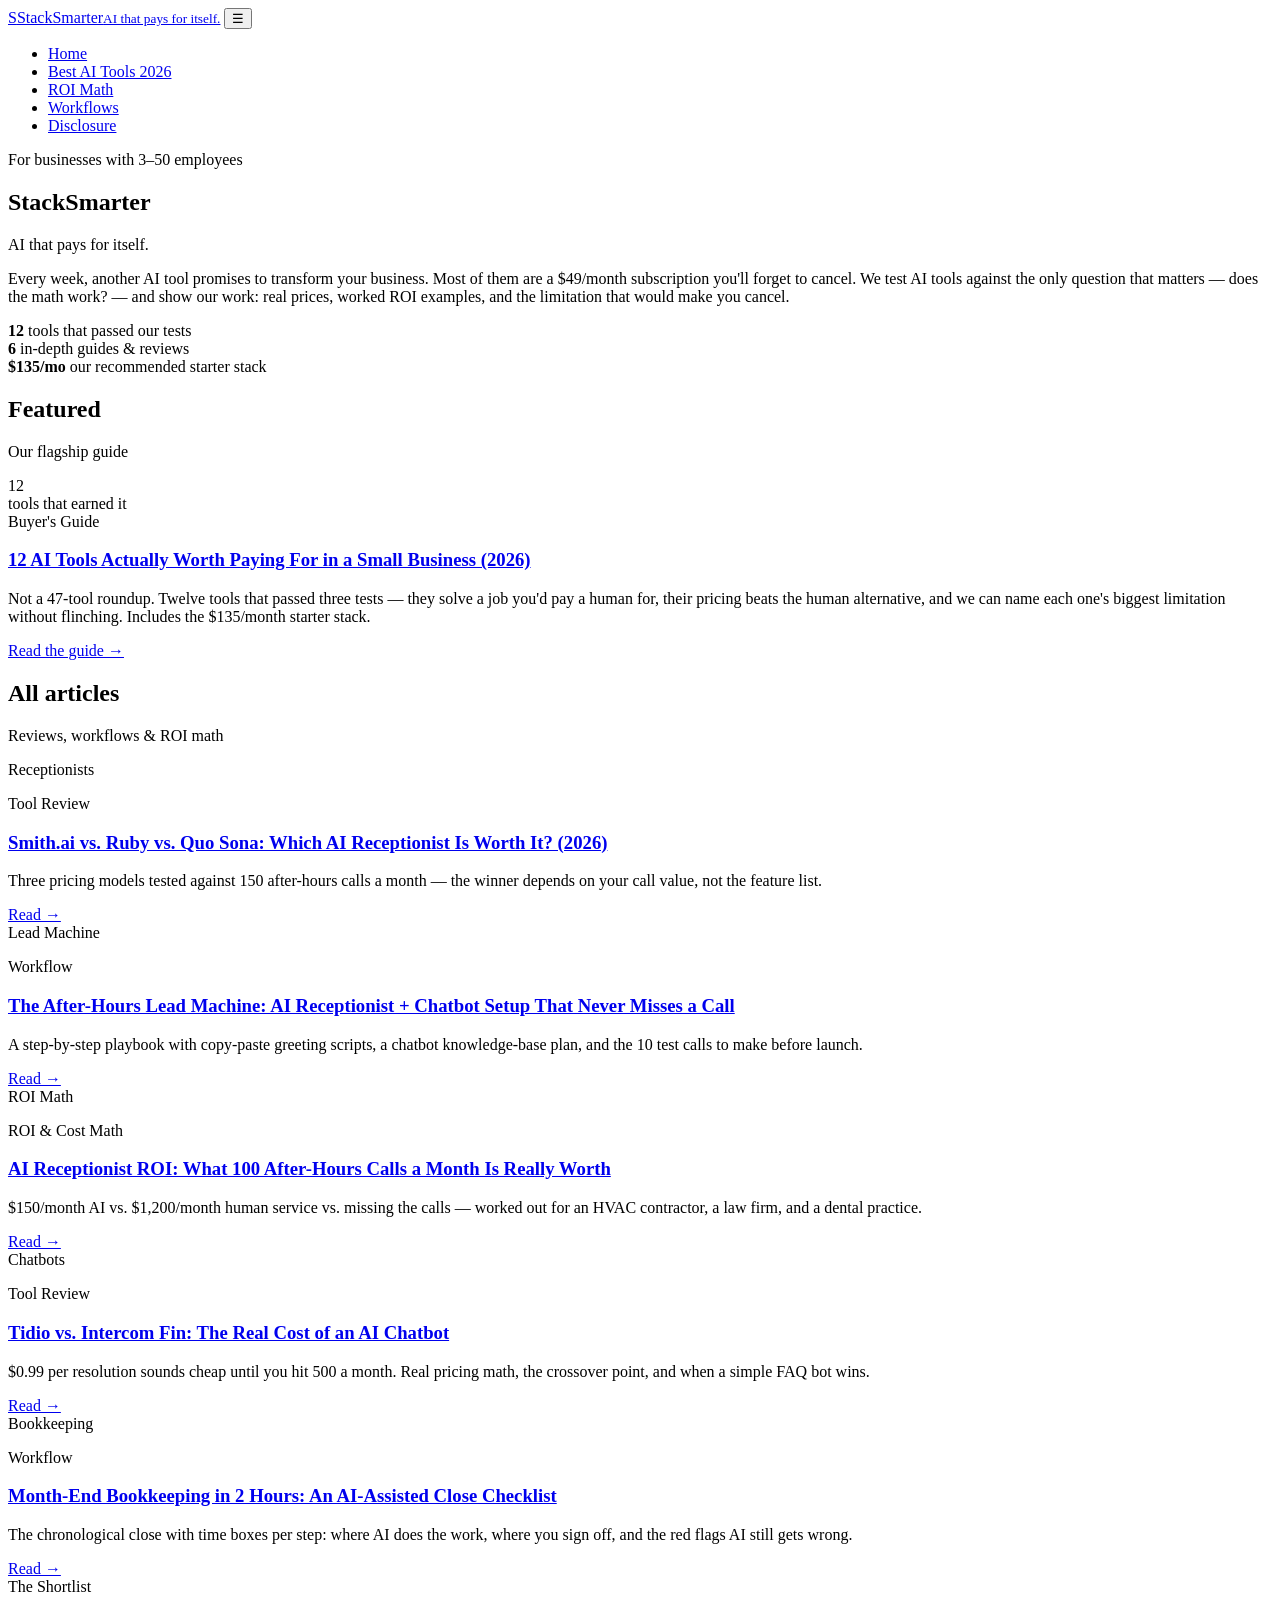
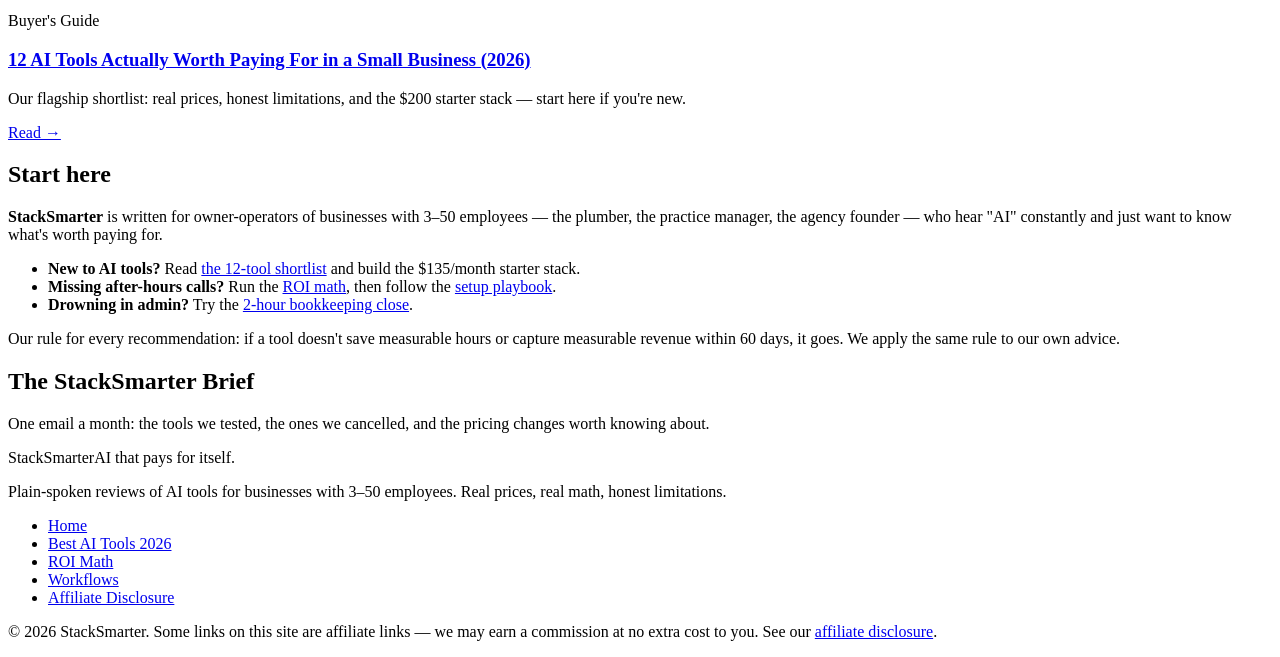
==== index.html @ d51803e6 "Initial upload: StackSmarter - AI tools for small business" ====
<!DOCTYPE html>
<html lang="en">
<head>
  <meta charset="UTF-8">
  <meta name="viewport" content="width=device-width, initial-scale=1.0">
  <!-- MEDIVAVINE/JOURNEY: paste ad network script here -->
  <title>StackSmarter — AI That Pays for Itself | AI Tool Reviews for Small Business</title>
  <meta name="description" content="StackSmarter helps owners of businesses with 3–50 employees decide which AI tools are worth paying for. Real pricing math, honest limitations, and worked ROI examples — no hype.">
  <meta property="og:title" content="StackSmarter — AI That Pays for Itself">
  <meta property="og:description" content="Plain-spoken AI tool reviews for small business: real prices, real math, honest limitations.">
  <meta property="og:type" content="website">
  <link rel="stylesheet" href="styles.css">
</head>
<body>
  <header class="site-header">
    <div class="wrap">
      <a class="brand" href="index.html"><span class="brand-mark">S</span><span>StackSmarter<small>AI that pays for itself.</small></span></a>
      <button class="nav-toggle" aria-label="Toggle navigation" aria-expanded="false">☰</button>
      <nav class="main-nav" aria-label="Main navigation">
        <ul>
          <li><a href="index.html">Home</a></li>
          <li><a href="articles/12-ai-tools-worth-paying-for-2026.html">Best AI Tools 2026</a></li>
          <li><a href="articles/ai-receptionist-roi-100-calls.html">ROI Math</a></li>
          <li><a href="articles/after-hours-lead-machine.html">Workflows</a></li>
          <li><a href="disclosure.html">Disclosure</a></li>
        </ul>
      </nav>
    </div>
  </header>

  <main>
    <section class="hero">
      <div class="wrap">
        <span class="kicker">For businesses with 3–50 employees</span>
        <h1>StackSmarter</h1>
        <p class="tagline">AI that pays for itself.</p>
        <p class="lede">Every week, another AI tool promises to transform your business. Most of them are a $49/month subscription you'll forget to cancel. We test AI tools against the only question that matters — does the math work? — and show our work: real prices, worked ROI examples, and the limitation that would make you cancel.</p>
        <div class="stat-row">
          <div class="stat"><strong>12</strong> tools that passed our tests</div>
          <div class="stat"><strong>6</strong> in-depth guides &amp; reviews</div>
          <div class="stat"><strong>$135/mo</strong> our recommended starter stack</div>
        </div>
      </div>
    </section>

    <section class="section">
      <div class="wrap">
        <div class="section-head">
          <h2>Featured</h2>
          <p>Our flagship guide</p>
        </div>
        <article class="featured-card">
          <div class="featured-art" role="img" aria-label="Decorative graphic: twelve tools, one shortlist">
            <div class="art-inner">
              <div class="big">12</div>
              <div class="sub">tools that earned it</div>
            </div>
          </div>
          <div class="featured-body">
            <span class="badge">Buyer's Guide</span>
            <h3><a href="articles/12-ai-tools-worth-paying-for-2026.html">12 AI Tools Actually Worth Paying For in a Small Business (2026)</a></h3>
            <p>Not a 47-tool roundup. Twelve tools that passed three tests — they solve a job you'd pay a human for, their pricing beats the human alternative, and we can name each one's biggest limitation without flinching. Includes the $135/month starter stack.</p>
            <a class="read-more" href="articles/12-ai-tools-worth-paying-for-2026.html">Read the guide →</a>
          </div>
        </article>
      </div>
    </section>

    <section class="section alt">
      <div class="wrap">
        <div class="section-head">
          <h2>All articles</h2>
          <p>Reviews, workflows &amp; ROI math</p>
        </div>
        <div class="card-grid">
          <article class="card">
            <div class="card-art variant-2" role="img" aria-label="Decorative graphic for the AI receptionist comparison">Receptionists</div>
            <div class="card-body">
              <p class="pillar">Tool Review</p>
              <h3><a href="articles/smith-ai-vs-ruby-vs-quo-sona.html">Smith.ai vs. Ruby vs. Quo Sona: Which AI Receptionist Is Worth It? (2026)</a></h3>
              <p class="excerpt">Three pricing models tested against 150 after-hours calls a month — the winner depends on your call value, not the feature list.</p>
              <a class="read-more" href="articles/smith-ai-vs-ruby-vs-quo-sona.html">Read →</a>
            </div>
          </article>
          <article class="card">
            <div class="card-art variant-3" role="img" aria-label="Decorative graphic for the after-hours lead playbook">Lead Machine</div>
            <div class="card-body">
              <p class="pillar">Workflow</p>
              <h3><a href="articles/after-hours-lead-machine.html">The After-Hours Lead Machine: AI Receptionist + Chatbot Setup That Never Misses a Call</a></h3>
              <p class="excerpt">A step-by-step playbook with copy-paste greeting scripts, a chatbot knowledge-base plan, and the 10 test calls to make before launch.</p>
              <a class="read-more" href="articles/after-hours-lead-machine.html">Read →</a>
            </div>
          </article>
          <article class="card">
            <div class="card-art variant-4" role="img" aria-label="Decorative graphic for the receptionist ROI breakdown">ROI Math</div>
            <div class="card-body">
              <p class="pillar">ROI &amp; Cost Math</p>
              <h3><a href="articles/ai-receptionist-roi-100-calls.html">AI Receptionist ROI: What 100 After-Hours Calls a Month Is Really Worth</a></h3>
              <p class="excerpt">$150/month AI vs. $1,200/month human service vs. missing the calls — worked out for an HVAC contractor, a law firm, and a dental practice.</p>
              <a class="read-more" href="articles/ai-receptionist-roi-100-calls.html">Read →</a>
            </div>
          </article>
          <article class="card">
            <div class="card-art variant-5" role="img" aria-label="Decorative graphic for the chatbot pricing comparison">Chatbots</div>
            <div class="card-body">
              <p class="pillar">Tool Review</p>
              <h3><a href="articles/tidio-vs-intercom-fin-chatbot-cost.html">Tidio vs. Intercom Fin: The Real Cost of an AI Chatbot</a></h3>
              <p class="excerpt">$0.99 per resolution sounds cheap until you hit 500 a month. Real pricing math, the crossover point, and when a simple FAQ bot wins.</p>
              <a class="read-more" href="articles/tidio-vs-intercom-fin-chatbot-cost.html">Read →</a>
            </div>
          </article>
          <article class="card">
            <div class="card-art" role="img" aria-label="Decorative graphic for the bookkeeping close checklist">Bookkeeping</div>
            <div class="card-body">
              <p class="pillar">Workflow</p>
              <h3><a href="articles/month-end-bookkeeping-2-hours.html">Month-End Bookkeeping in 2 Hours: An AI-Assisted Close Checklist</a></h3>
              <p class="excerpt">The chronological close with time boxes per step: where AI does the work, where you sign off, and the red flags AI still gets wrong.</p>
              <a class="read-more" href="articles/month-end-bookkeeping-2-hours.html">Read →</a>
            </div>
          </article>
          <article class="card">
            <div class="card-art variant-2" role="img" aria-label="Decorative graphic for the flagship twelve-tools guide">The Shortlist</div>
            <div class="card-body">
              <p class="pillar">Buyer's Guide</p>
              <h3><a href="articles/12-ai-tools-worth-paying-for-2026.html">12 AI Tools Actually Worth Paying For in a Small Business (2026)</a></h3>
              <p class="excerpt">Our flagship shortlist: real prices, honest limitations, and the $200 starter stack — start here if you're new.</p>
              <a class="read-more" href="articles/12-ai-tools-worth-paying-for-2026.html">Read →</a>
            </div>
          </article>
        </div>
      </div>
    </section>

    <section class="section">
      <div class="wrap two-col">
        <div class="start-here">
          <h2>Start here</h2>
          <p><strong>StackSmarter</strong> is written for owner-operators of businesses with 3–50 employees — the plumber, the practice manager, the agency founder — who hear "AI" constantly and just want to know what's worth paying for.</p>
          <ul>
            <li><strong>New to AI tools?</strong> Read <a href="articles/12-ai-tools-worth-paying-for-2026.html">the 12-tool shortlist</a> and build the $135/month starter stack.</li>
            <li><strong>Missing after-hours calls?</strong> Run the <a href="articles/ai-receptionist-roi-100-calls.html">ROI math</a>, then follow the <a href="articles/after-hours-lead-machine.html">setup playbook</a>.</li>
            <li><strong>Drowning in admin?</strong> Try the <a href="articles/month-end-bookkeeping-2-hours.html">2-hour bookkeeping close</a>.</li>
          </ul>
          <p>Our rule for every recommendation: if a tool doesn't save measurable hours or capture measurable revenue within 60 days, it goes. We apply the same rule to our own advice.</p>
        </div>
        <div class="newsletter-card">
          <h2>The StackSmarter Brief</h2>
          <p>One email a month: the tools we tested, the ones we cancelled, and the pricing changes worth knowing about.</p>
          <!-- NEWSLETTER: paste Beehiiv/Substack embed here -->
        </div>
      </div>
    </section>
  </main>

  <footer class="site-footer">
    <div class="wrap">
      <div>
        <p class="footer-brand">StackSmarter<span class="tag">AI that pays for itself.</span></p>
        <p>Plain-spoken reviews of AI tools for businesses with 3–50 employees. Real prices, real math, honest limitations.</p>
      </div>
      <nav class="footer-nav" aria-label="Footer">
        <ul>
          <li><a href="index.html">Home</a></li>
          <li><a href="articles/12-ai-tools-worth-paying-for-2026.html">Best AI Tools 2026</a></li>
          <li><a href="articles/ai-receptionist-roi-100-calls.html">ROI Math</a></li>
          <li><a href="articles/after-hours-lead-machine.html">Workflows</a></li>
          <li><a href="disclosure.html">Affiliate Disclosure</a></li>
        </ul>
      </nav>
    </div>
    <div class="wrap footer-fine">
      <p>© 2026 StackSmarter. Some links on this site are affiliate links — we may earn a commission at no extra cost to you. See our <a href="disclosure.html">affiliate disclosure</a>.</p>
    </div>
  </footer>
  <script>
    (function () {
      var btn = document.querySelector('.nav-toggle');
      var nav = document.querySelector('.main-nav');
      if (!btn || !nav) return;
      btn.addEventListener('click', function () {
        var open = nav.classList.toggle('open');
        btn.setAttribute('aria-expanded', open ? 'true' : 'false');
      });
    })();
  </script>
</body>
</html>
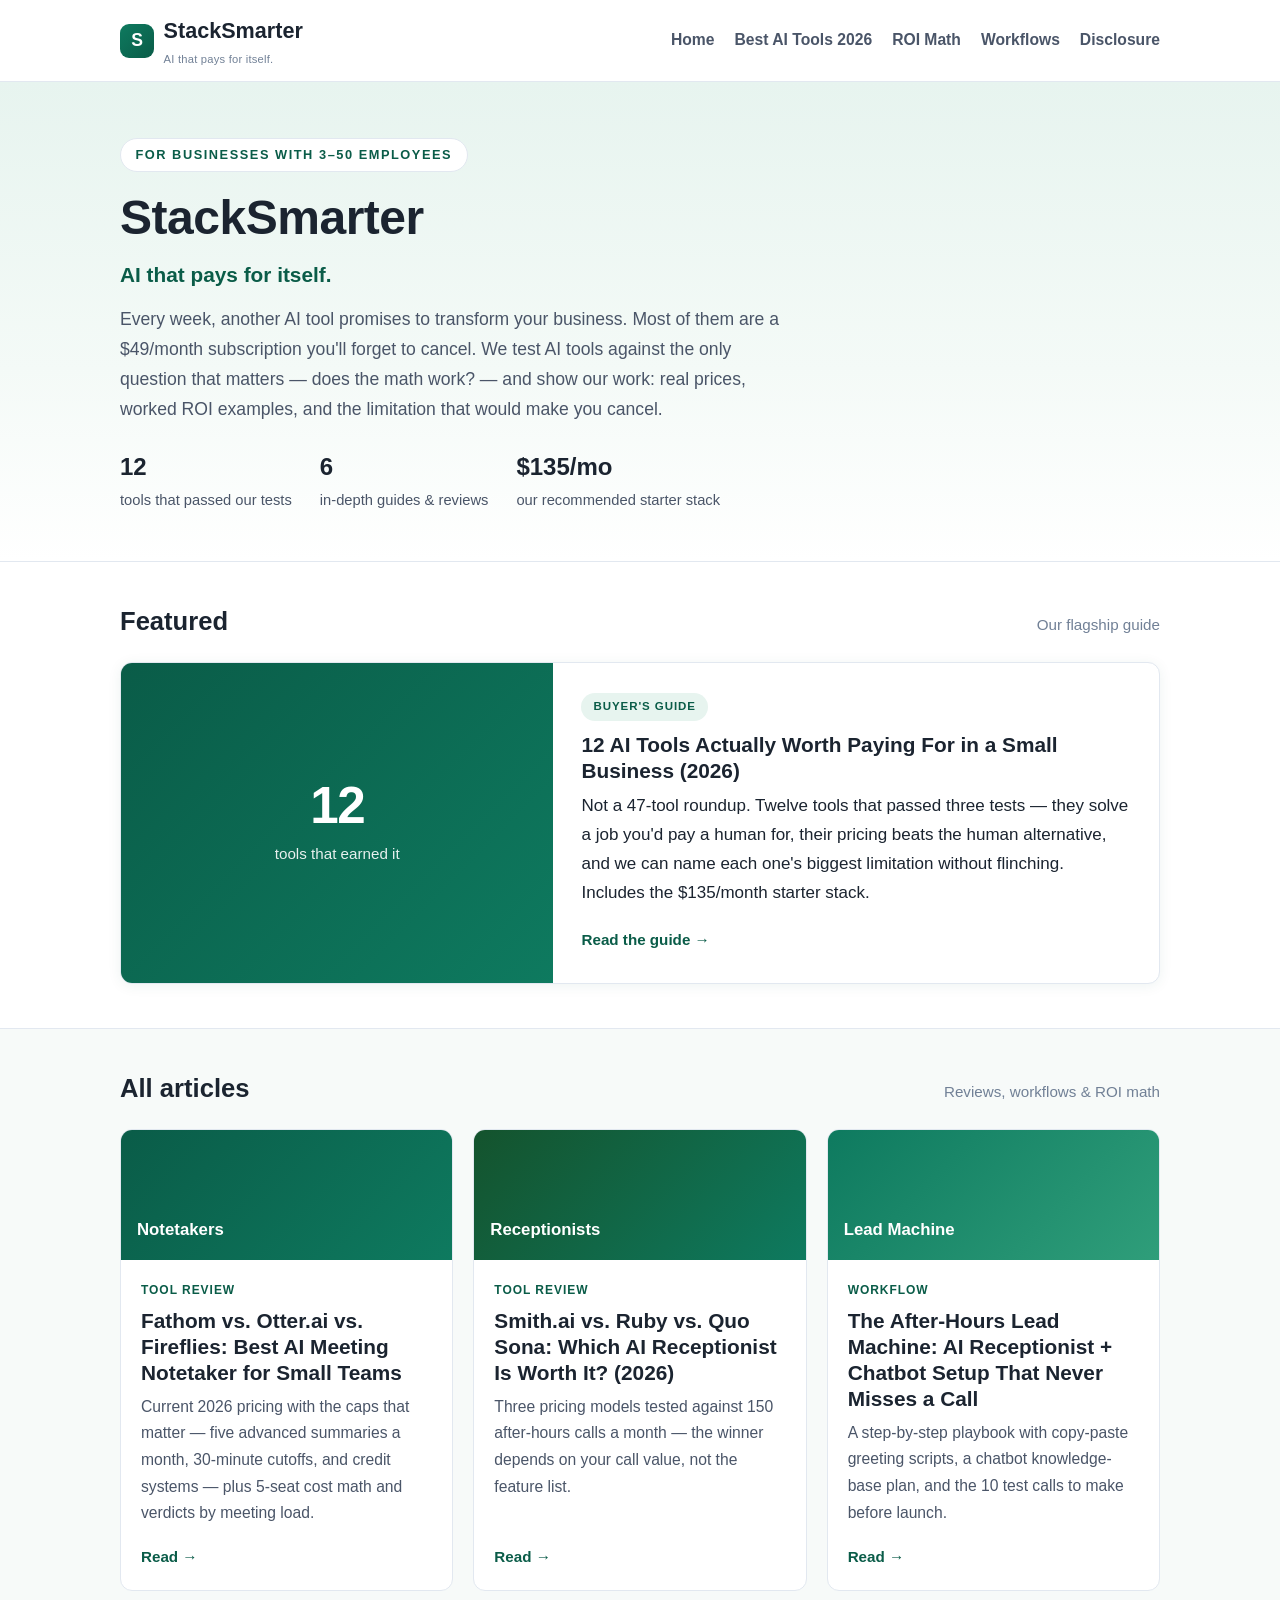
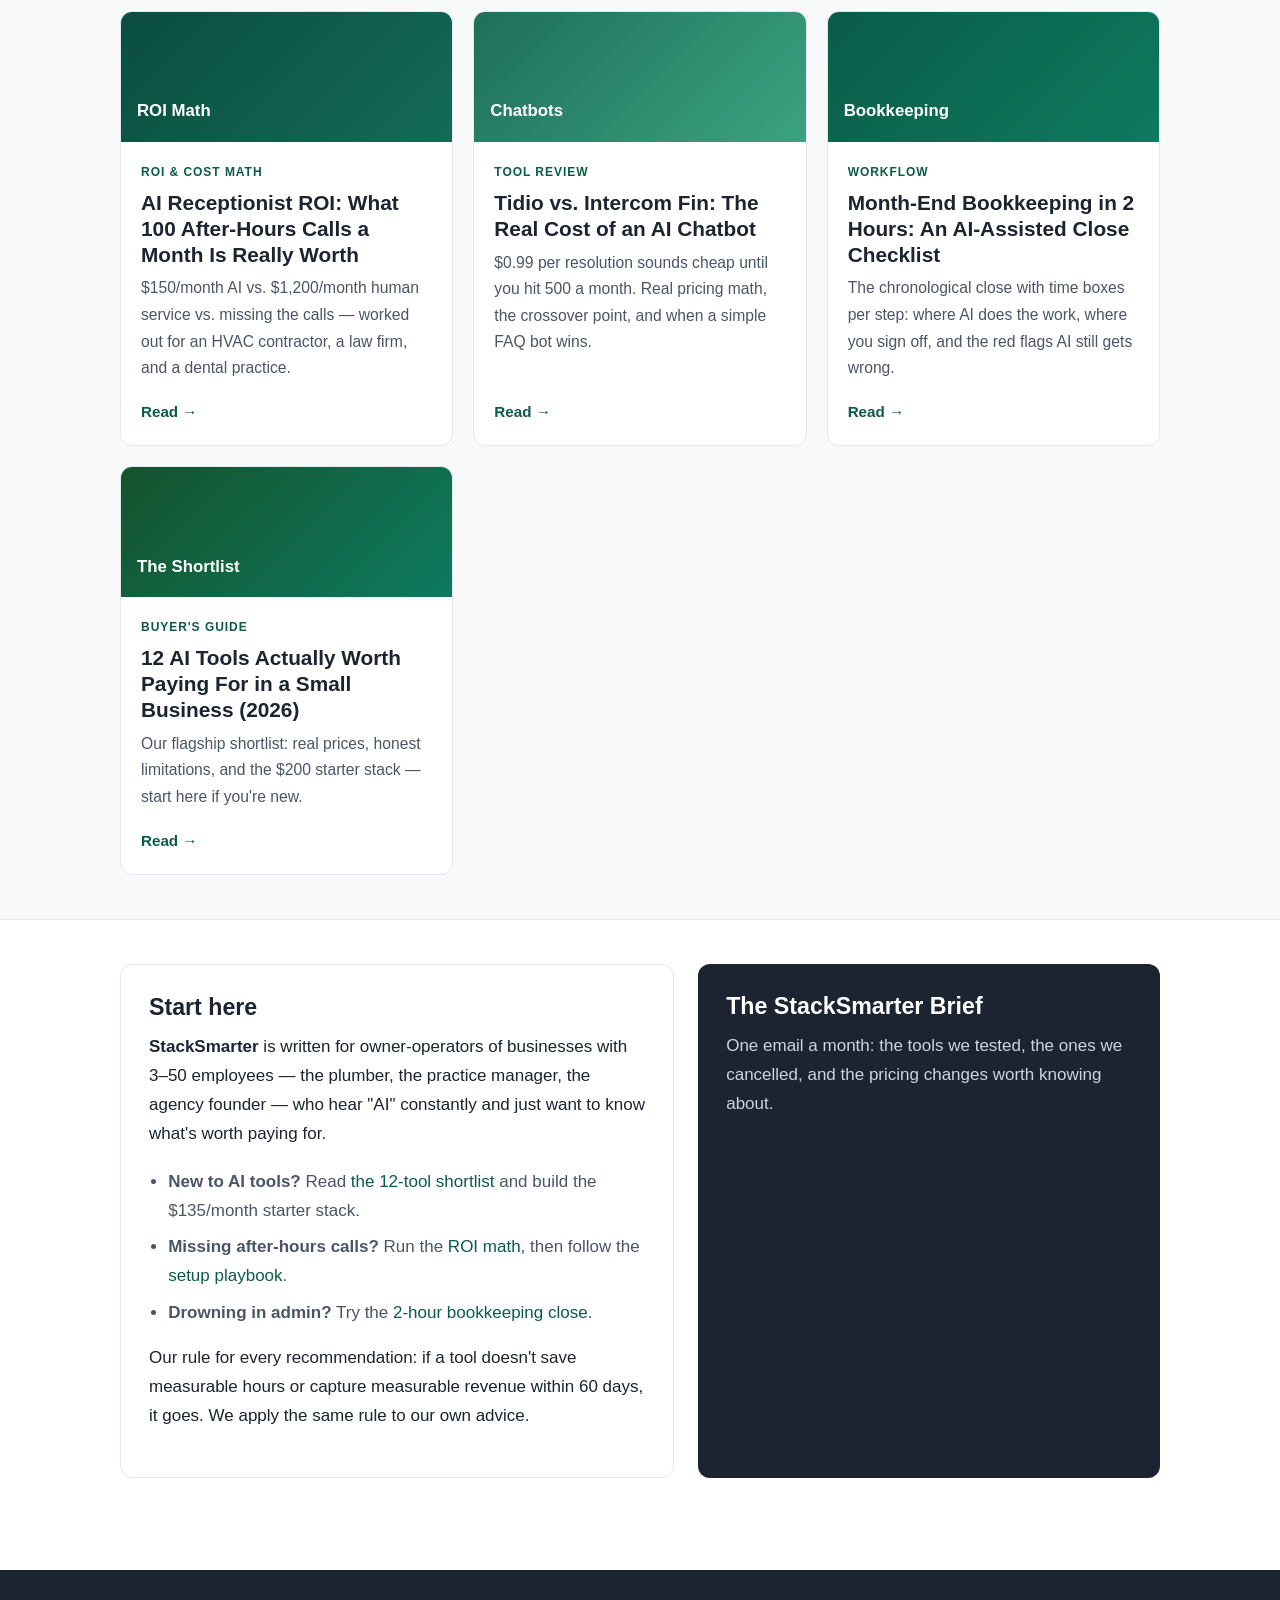
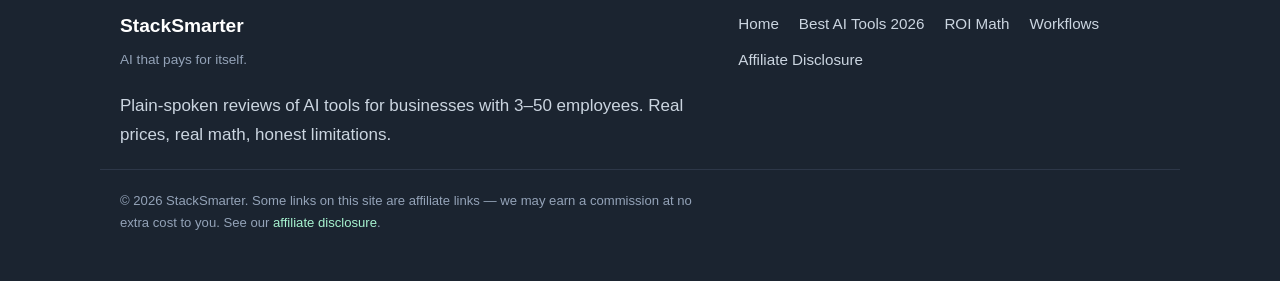
==== commit 564525ff: "Sync index.html with new article" ====
--- a/index.html
+++ b/index.html
@@ -73,6 +73,15 @@
           <p>Reviews, workflows &amp; ROI math</p>
         </div>
         <div class="card-grid">
+          <article class="card">
+            <div class="card-art variant-1" role="img" aria-label="Decorative graphic for the AI meeting notetaker comparison">Notetakers</div>
+            <div class="card-body">
+              <p class="pillar">Tool Review</p>
+              <h3><a href="articles/fathom-vs-otter-ai-vs-fireflies.html">Fathom vs. Otter.ai vs. Fireflies: Best AI Meeting Notetaker for Small Teams</a></h3>
+              <p class="excerpt">Current 2026 pricing with the caps that matter — five advanced summaries a month, 30-minute cutoffs, and credit systems — plus 5-seat cost math and verdicts by meeting load.</p>
+              <a class="read-more" href="articles/fathom-vs-otter-ai-vs-fireflies.html">Read →</a>
+            </div>
+          </article>
           <article class="card">
             <div class="card-art variant-2" role="img" aria-label="Decorative graphic for the AI receptionist comparison">Receptionists</div>
             <div class="card-body">
--- a/styles.css
+++ b/styles.css
@@ -0,0 +1,242 @@
+/* StackSmarter — editorial blog styles. Mobile-first, no frameworks. */
+:root {
+  --accent: #0e7a5f;
+  --accent-dark: #0a5c48;
+  --accent-soft: #e7f4ef;
+  --ink: #1b2430;
+  --ink-soft: #4a5568;
+  --muted: #718096;
+  --bg: #ffffff;
+  --bg-alt: #f7faf9;
+  --border: #e2e8f0;
+  --radius: 12px;
+  --maxw: 1080px;
+  --measure: 68ch;
+  --font: -apple-system, BlinkMacSystemFont, "Segoe UI", Roboto, "Helvetica Neue", Arial, sans-serif;
+  --serif: Georgia, "Times New Roman", serif;
+}
+
+*, *::before, *::after { box-sizing: border-box; }
+
+html { scroll-behavior: smooth; }
+
+body {
+  margin: 0;
+  font-family: var(--font);
+  color: var(--ink);
+  background: var(--bg);
+  line-height: 1.7;
+  font-size: 1.0625rem;
+  -webkit-font-smoothing: antialiased;
+}
+
+img, svg { max-width: 100%; }
+
+a { color: var(--accent-dark); text-decoration: none; }
+a:hover { text-decoration: underline; }
+
+h1, h2, h3 { line-height: 1.25; color: var(--ink); margin: 1.6em 0 .5em; }
+h1 { font-size: 2.1rem; letter-spacing: -0.01em; margin-top: .4em; }
+h2 { font-size: 1.45rem; }
+h3 { font-size: 1.15rem; }
+
+p { margin: 0 0 1.1em; }
+
+.wrap { max-width: var(--maxw); margin: 0 auto; padding: 0 1.25rem; }
+
+/* ---------- Header ---------- */
+.site-header {
+  border-bottom: 1px solid var(--border);
+  background: var(--bg);
+  position: sticky;
+  top: 0;
+  z-index: 50;
+}
+.site-header .wrap {
+  display: flex;
+  align-items: center;
+  justify-content: space-between;
+  gap: 1rem;
+  padding-top: .8rem;
+  padding-bottom: .8rem;
+}
+.brand { display: flex; align-items: center; gap: .6rem; font-weight: 800; font-size: 1.35rem; color: var(--ink); }
+.brand:hover { text-decoration: none; }
+.brand-mark {
+  width: 34px; height: 34px; border-radius: 9px;
+  background: linear-gradient(135deg, var(--accent), var(--accent-dark));
+  display: inline-flex; align-items: center; justify-content: center;
+  color: #fff; font-weight: 900; font-size: 1.1rem;
+  flex: 0 0 auto;
+}
+.brand small { display: block; font-size: .7rem; font-weight: 500; color: var(--muted); letter-spacing: .02em; }
+
+.nav-toggle {
+  display: none;
+  background: none; border: 1px solid var(--border); border-radius: 8px;
+  padding: .45rem .7rem; font-size: 1.2rem; line-height: 1; cursor: pointer; color: var(--ink);
+}
+.main-nav ul { list-style: none; margin: 0; padding: 0; display: flex; gap: 1.25rem; }
+.main-nav a { color: var(--ink-soft); font-weight: 600; font-size: .98rem; }
+.main-nav a:hover { color: var(--accent-dark); text-decoration: none; }
+
+/* ---------- Hero ---------- */
+.hero {
+  background: linear-gradient(180deg, var(--accent-soft), #f4faf7 60%, var(--bg));
+  border-bottom: 1px solid var(--border);
+  padding: 3.5rem 0 3rem;
+}
+.hero .kicker {
+  display: inline-block; font-size: .8rem; font-weight: 700; letter-spacing: .12em;
+  text-transform: uppercase; color: var(--accent-dark);
+  background: #fff; border: 1px solid var(--border); border-radius: 999px;
+  padding: .3rem .9rem; margin-bottom: 1rem;
+}
+.hero h1 { font-size: 2.6rem; margin: 0 0 .6rem; }
+.hero .tagline { font-size: 1.3rem; color: var(--accent-dark); font-weight: 600; margin-bottom: .8rem; }
+.hero p.lede { max-width: var(--measure); color: var(--ink-soft); font-size: 1.1rem; }
+.hero .stat-row { display: flex; gap: 1.75rem; flex-wrap: wrap; margin-top: 1.4rem; }
+.stat { font-size: .92rem; color: var(--ink-soft); }
+.stat strong { display: block; font-size: 1.5rem; color: var(--ink); }
+
+/* ---------- Sections ---------- */
+.section { padding: 2.75rem 0; }
+.section.alt { background: var(--bg-alt); border-top: 1px solid var(--border); border-bottom: 1px solid var(--border); }
+.section-head { display: flex; align-items: baseline; justify-content: space-between; gap: 1rem; margin-bottom: 1.5rem; }
+.section-head h2 { margin: 0; font-size: 1.6rem; }
+.section-head p { margin: 0; color: var(--muted); font-size: .95rem; }
+
+/* ---------- Cards ---------- */
+.featured-card {
+  display: grid; grid-template-columns: 1fr; gap: 0;
+  background: var(--bg); border: 1px solid var(--border); border-radius: var(--radius);
+  overflow: hidden; box-shadow: 0 2px 14px rgba(11, 90, 72, .07);
+}
+.featured-art {
+  background: linear-gradient(135deg, var(--accent-dark), var(--accent));
+  min-height: 180px; display: flex; align-items: center; justify-content: center;
+  padding: 2rem; color: #fff;
+}
+.featured-art .art-inner { text-align: center; }
+.featured-art .big { font-size: 3.2rem; font-weight: 900; line-height: 1; letter-spacing: -0.03em; }
+.featured-art .sub { font-size: .95rem; opacity: .9; margin-top: .6rem; }
+.featured-body { padding: 1.75rem; }
+.badge {
+  display: inline-block; font-size: .72rem; font-weight: 800; letter-spacing: .08em;
+  text-transform: uppercase; color: var(--accent-dark);
+  background: var(--accent-soft); border-radius: 999px; padding: .25rem .75rem; margin-bottom: .7rem;
+}
+.featured-body h3, .card h3 { margin: 0 0 .5rem; font-size: 1.3rem; }
+.featured-body h3 a, .card h3 a { color: var(--ink); }
+.featured-body h3 a:hover, .card h3 a:hover { color: var(--accent-dark); }
+.card-grid { display: grid; grid-template-columns: 1fr; gap: 1.25rem; }
+.card {
+  background: var(--bg); border: 1px solid var(--border); border-radius: var(--radius);
+  overflow: hidden; display: flex; flex-direction: column;
+  transition: transform .15s ease, box-shadow .15s ease;
+}
+.card:hover { transform: translateY(-3px); box-shadow: 0 8px 24px rgba(11, 90, 72, .1); }
+.card-art {
+  height: 130px; display: flex; align-items: flex-end; justify-content: flex-start;
+  padding: 1rem; color: #fff; font-weight: 800; font-size: 1.05rem;
+  background: linear-gradient(135deg, var(--accent-dark), var(--accent));
+}
+.card-art.variant-2 { background: linear-gradient(135deg, #14532d, #0e7a5f); }
+.card-art.variant-3 { background: linear-gradient(135deg, #0e7a5f, #2f9e7a); }
+.card-art.variant-4 { background: linear-gradient(135deg, #0a4d3e, #146b56); }
+.card-art.variant-5 { background: linear-gradient(135deg, #1f6f5b, #3ba37f); }
+.card-body { padding: 1.25rem; display: flex; flex-direction: column; flex: 1; }
+.card-body .pillar { font-size: .75rem; font-weight: 700; letter-spacing: .08em; text-transform: uppercase; color: var(--accent-dark); margin-bottom: .45rem; }
+.card-body p.excerpt { color: var(--ink-soft); font-size: .98rem; flex: 1; }
+.read-more { font-weight: 700; font-size: .95rem; color: var(--accent-dark); }
+.read-more:hover { text-decoration: underline; }
+
+/* ---------- Start here / newsletter ---------- */
+.two-col { display: grid; grid-template-columns: 1fr; gap: 1.5rem; }
+.start-here {
+  background: var(--bg); border: 1px solid var(--border); border-radius: var(--radius); padding: 1.75rem;
+}
+.start-here h2 { margin-top: 0; }
+.start-here ul { padding-left: 1.2rem; margin: 0 0 1rem; color: var(--ink-soft); }
+.start-here li { margin-bottom: .5rem; }
+.newsletter-card {
+  background: var(--ink); color: #fff; border-radius: var(--radius); padding: 1.75rem;
+}
+.newsletter-card h2 { color: #fff; margin-top: 0; }
+.newsletter-card p { color: #cbd5e0; }
+.newsletter-card .slot-note {
+  margin-top: 1rem; font-size: .85rem; color: #94a3b8;
+  border: 1px dashed #475569; border-radius: 8px; padding: .75rem 1rem;
+}
+
+/* ---------- Article pages ---------- */
+.breadcrumb { font-size: .9rem; color: var(--muted); margin: 1.5rem 0 .5rem; }
+.breadcrumb a { color: var(--accent-dark); font-weight: 600; }
+.article-head .meta { color: var(--muted); font-size: .95rem; margin-bottom: 1rem; }
+.article-head .byline { font-weight: 700; color: var(--ink); }
+.article-body { max-width: var(--measure); }
+.article-body .lede { font-size: 1.18rem; color: var(--ink-soft); }
+.disclosure-notice {
+  background: var(--accent-soft); border-left: 4px solid var(--accent);
+  border-radius: 0 8px 8px 0; padding: .9rem 1.1rem; font-size: .92rem; color: var(--ink-soft);
+  margin: 1.5rem 0;
+}
+.disclosure-notice a { font-weight: 700; }
+.callout {
+  background: var(--bg-alt); border: 1px solid var(--border); border-radius: var(--radius);
+  padding: 1.25rem 1.5rem; margin: 1.75rem 0;
+}
+.callout h3 { margin-top: 0; }
+table { width: 100%; border-collapse: collapse; margin: 1.5rem 0; font-size: .95rem; }
+th, td { text-align: left; padding: .65rem .8rem; border-bottom: 1px solid var(--border); }
+th { background: var(--bg-alt); font-weight: 700; }
+tr:hover td { background: #fafcfb; }
+.faq { margin-top: 2rem; }
+.faq h2 { font-size: 1.35rem; }
+.faq-item { border-top: 1px solid var(--border); padding: 1rem 0; }
+.faq-item h3 { font-size: 1.05rem; margin: 0 0 .4rem; }
+.faq-item p { margin: 0; color: var(--ink-soft); }
+.keep-reading { margin-top: 2.5rem; border-top: 2px solid var(--border); padding-top: 1.5rem; }
+.keep-reading ul { list-style: none; padding: 0; margin: 0; display: grid; gap: .6rem; }
+.keep-reading a { font-weight: 600; }
+
+/* ---------- Footer ---------- */
+.site-footer { background: var(--ink); color: #cbd5e0; padding: 2.5rem 0 2rem; margin-top: 3rem; }
+.site-footer .wrap { display: grid; gap: 1.75rem; }
+.footer-brand { color: #fff; font-weight: 800; font-size: 1.2rem; }
+.footer-brand .tag { display: block; font-size: .85rem; font-weight: 400; color: #94a3b8; margin-top: .3rem; }
+.footer-nav ul { list-style: none; padding: 0; margin: 0; display: flex; flex-wrap: wrap; gap: .4rem 1.25rem; }
+.footer-nav a { color: #cbd5e0; font-size: .95rem; }
+.footer-nav a:hover { color: #fff; }
+.footer-fine { font-size: .82rem; color: #94a3b8; border-top: 1px solid #2d3748; padding-top: 1.25rem; }
+.footer-fine a { color: #a7f3d0; }
+
+/* ---------- Disclosure page ---------- */
+.disclosure-body { max-width: var(--measure); }
+
+/* ---------- Responsive ---------- */
+@media (min-width: 720px) {
+  .featured-card { grid-template-columns: 1fr 1.4fr; }
+  .featured-art { min-height: 100%; }
+  .card-grid { grid-template-columns: repeat(2, 1fr); }
+  .two-col { grid-template-columns: 1.2fr 1fr; }
+  .site-footer .wrap { grid-template-columns: 1.4fr 1fr; }
+}
+@media (min-width: 1024px) {
+  .card-grid { grid-template-columns: repeat(3, 1fr); }
+  h1 { font-size: 2.5rem; }
+  .hero h1 { font-size: 3rem; }
+}
+
+@media (max-width: 719px) {
+  .nav-toggle { display: inline-block; }
+  .main-nav { display: none; width: 100%; }
+  .main-nav.open { display: block; }
+  .main-nav ul { flex-direction: column; gap: 0; padding: .5rem 0; }
+  .main-nav li { border-top: 1px solid var(--border); }
+  .main-nav a { display: block; padding: .75rem .25rem; }
+  .site-header .wrap { flex-wrap: wrap; }
+  .hero h1 { font-size: 2.1rem; }
+  table { font-size: .85rem; }
+  th, td { padding: .5rem .55rem; }
+}
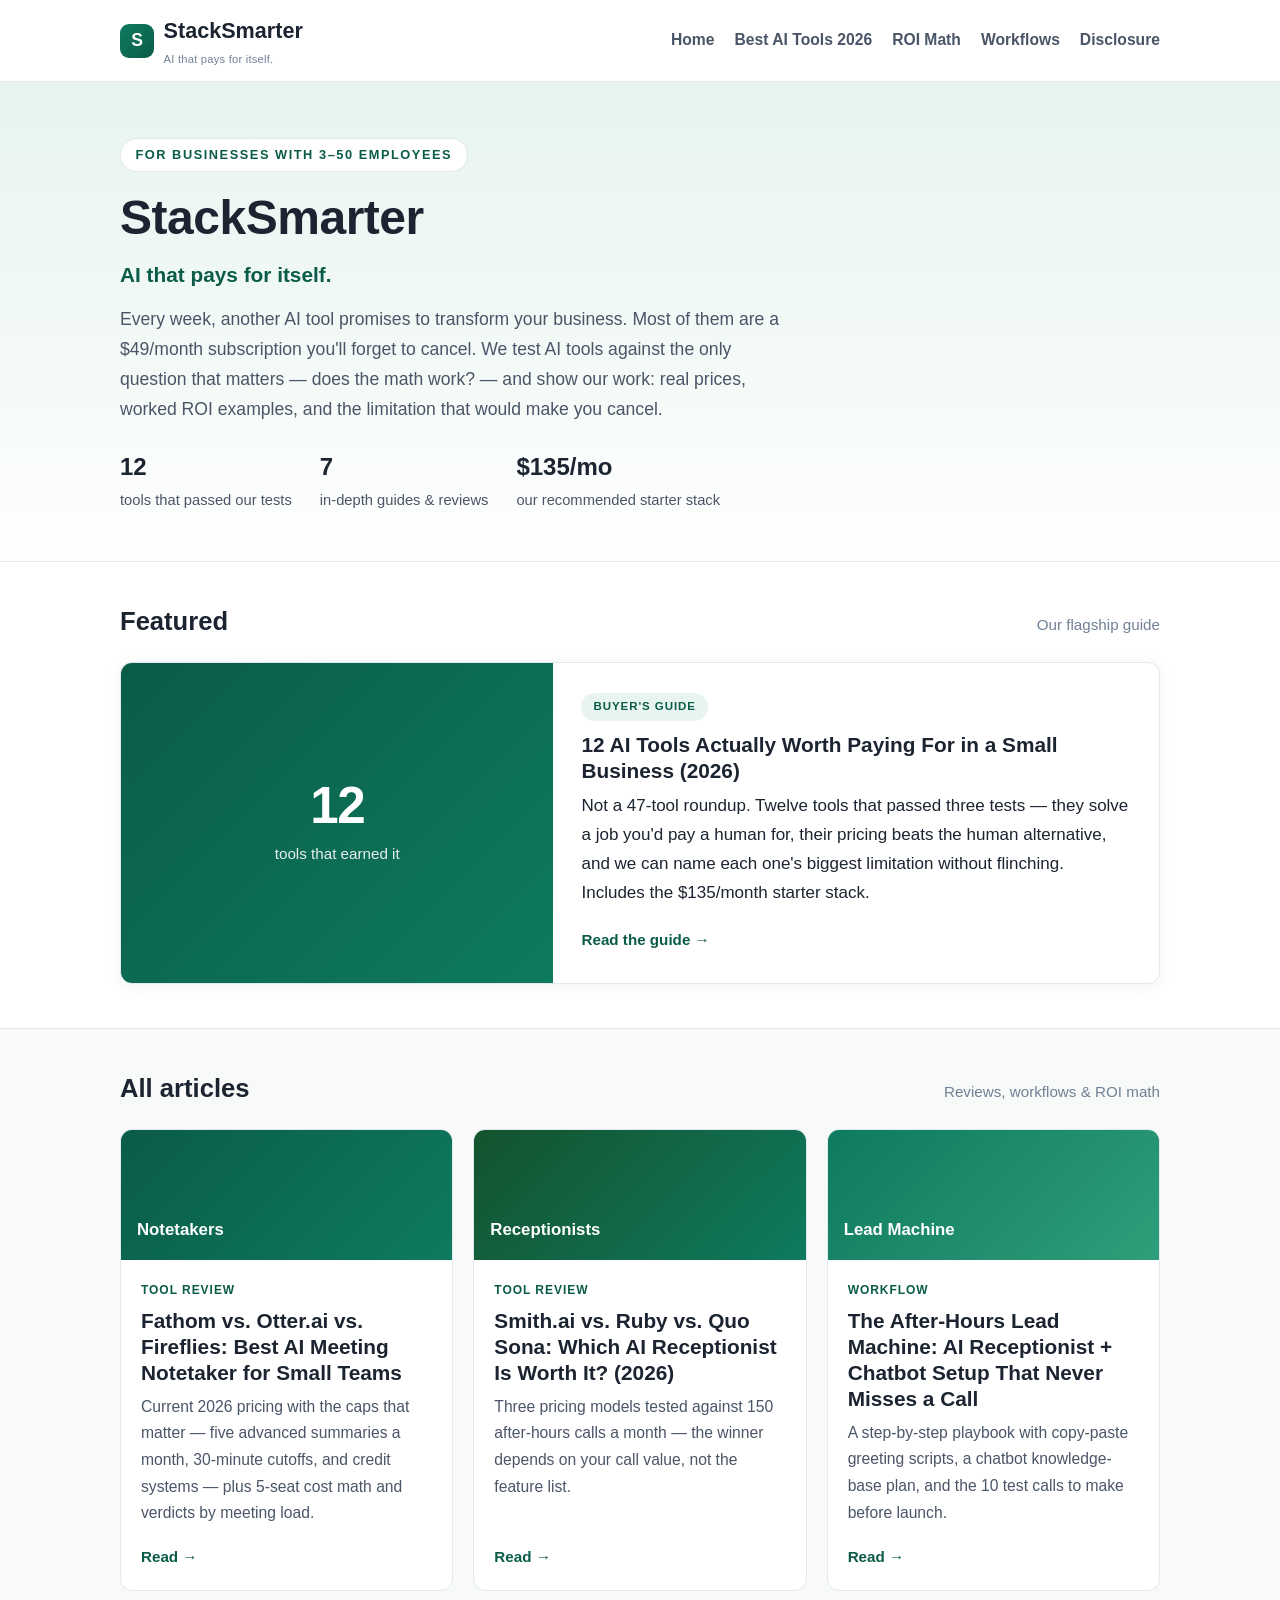
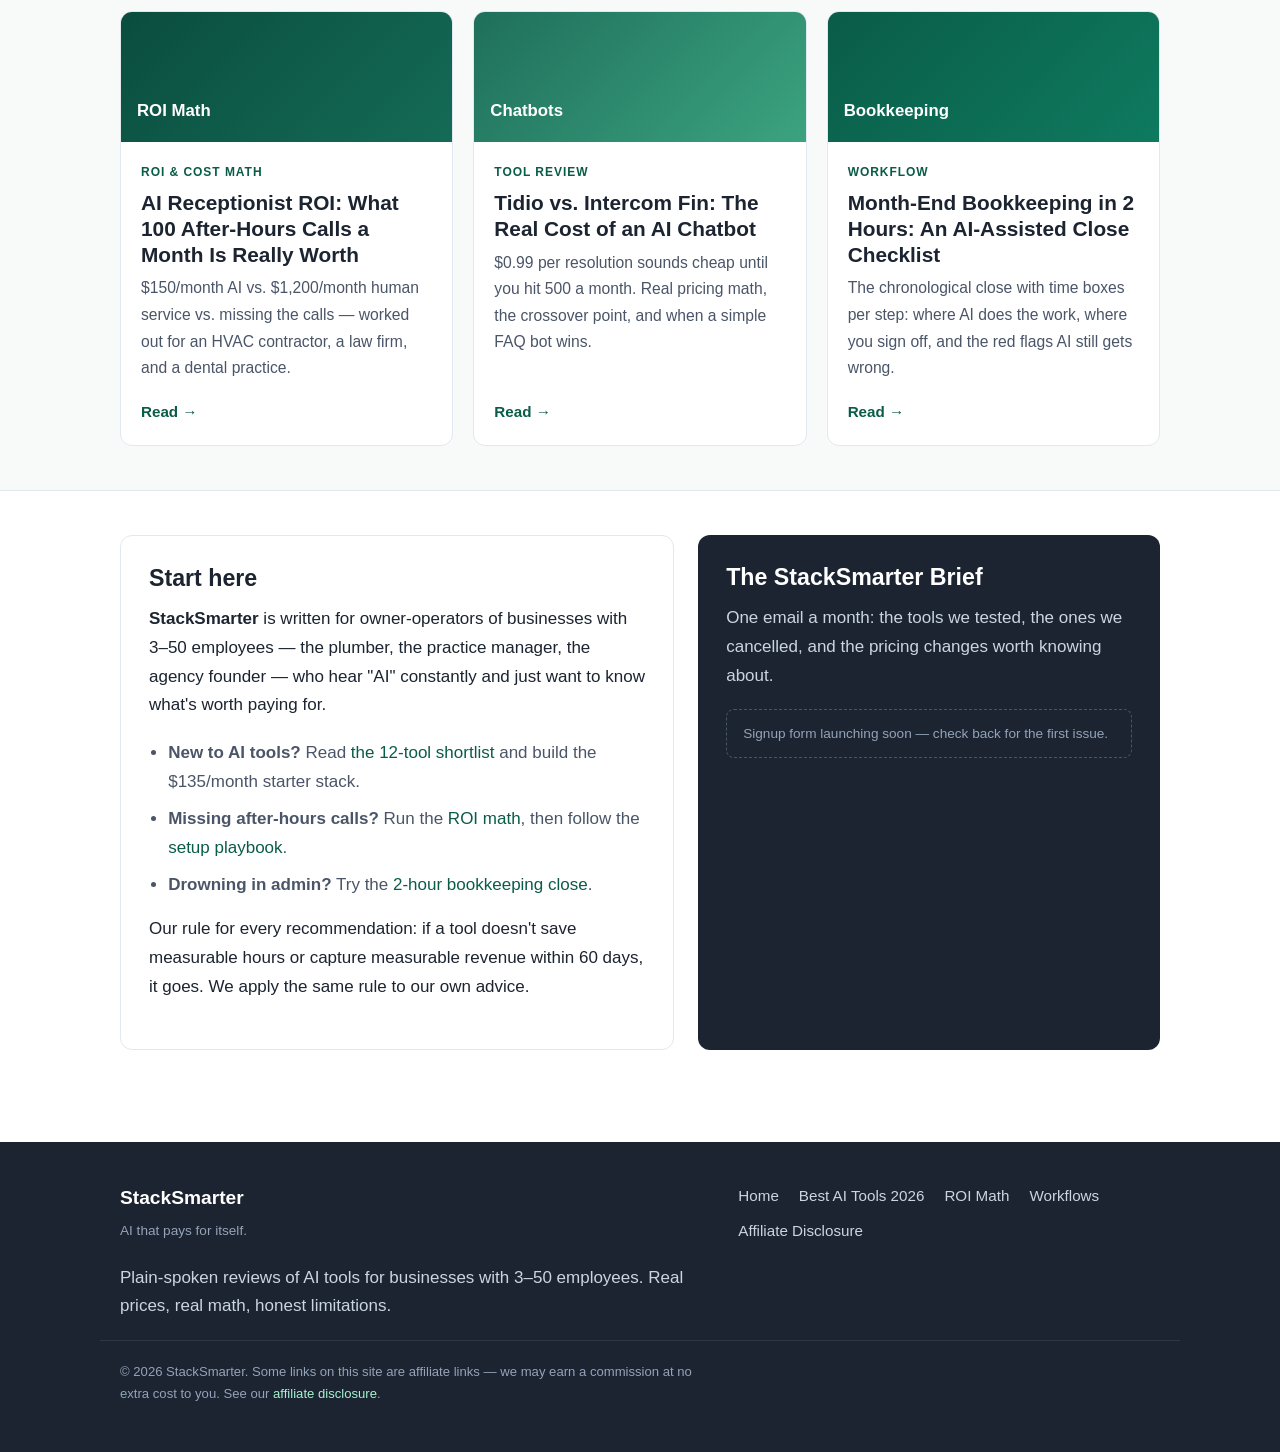
==== commit 8c957d00: "Improvement pass: update index.html" ====
--- a/index.html
+++ b/index.html
@@ -3,6 +3,7 @@
 <head>
   <meta charset="UTF-8">
   <meta name="viewport" content="width=device-width, initial-scale=1.0">
+  <link rel="canonical" href="https://ai-tools-small-biz.pages.dev/">
   <!-- MEDIVAVINE/JOURNEY: paste ad network script here -->
   <title>StackSmarter — AI That Pays for Itself | AI Tool Reviews for Small Business</title>
   <meta name="description" content="StackSmarter helps owners of businesses with 3–50 employees decide which AI tools are worth paying for. Real pricing math, honest limitations, and worked ROI examples — no hype.">
@@ -37,7 +38,7 @@
         <p class="lede">Every week, another AI tool promises to transform your business. Most of them are a $49/month subscription you'll forget to cancel. We test AI tools against the only question that matters — does the math work? — and show our work: real prices, worked ROI examples, and the limitation that would make you cancel.</p>
         <div class="stat-row">
           <div class="stat"><strong>12</strong> tools that passed our tests</div>
-          <div class="stat"><strong>6</strong> in-depth guides &amp; reviews</div>
+          <div class="stat"><strong>7</strong> in-depth guides &amp; reviews</div>
           <div class="stat"><strong>$135/mo</strong> our recommended starter stack</div>
         </div>
       </div>
@@ -119,21 +120,12 @@
             </div>
           </article>
           <article class="card">
-            <div class="card-art" role="img" aria-label="Decorative graphic for the bookkeeping close checklist">Bookkeeping</div>
+            <div class="card-art variant-6" role="img" aria-label="Decorative graphic for the bookkeeping close checklist">Bookkeeping</div>
             <div class="card-body">
               <p class="pillar">Workflow</p>
               <h3><a href="articles/month-end-bookkeeping-2-hours.html">Month-End Bookkeeping in 2 Hours: An AI-Assisted Close Checklist</a></h3>
               <p class="excerpt">The chronological close with time boxes per step: where AI does the work, where you sign off, and the red flags AI still gets wrong.</p>
               <a class="read-more" href="articles/month-end-bookkeeping-2-hours.html">Read →</a>
-            </div>
-          </article>
-          <article class="card">
-            <div class="card-art variant-2" role="img" aria-label="Decorative graphic for the flagship twelve-tools guide">The Shortlist</div>
-            <div class="card-body">
-              <p class="pillar">Buyer's Guide</p>
-              <h3><a href="articles/12-ai-tools-worth-paying-for-2026.html">12 AI Tools Actually Worth Paying For in a Small Business (2026)</a></h3>
-              <p class="excerpt">Our flagship shortlist: real prices, honest limitations, and the $200 starter stack — start here if you're new.</p>
-              <a class="read-more" href="articles/12-ai-tools-worth-paying-for-2026.html">Read →</a>
             </div>
           </article>
         </div>
@@ -156,6 +148,7 @@
           <h2>The StackSmarter Brief</h2>
           <p>One email a month: the tools we tested, the ones we cancelled, and the pricing changes worth knowing about.</p>
           <!-- NEWSLETTER: paste Beehiiv/Substack embed here -->
+          <p class="slot-note">Signup form launching soon — check back for the first issue.</p>
         </div>
       </div>
     </section>
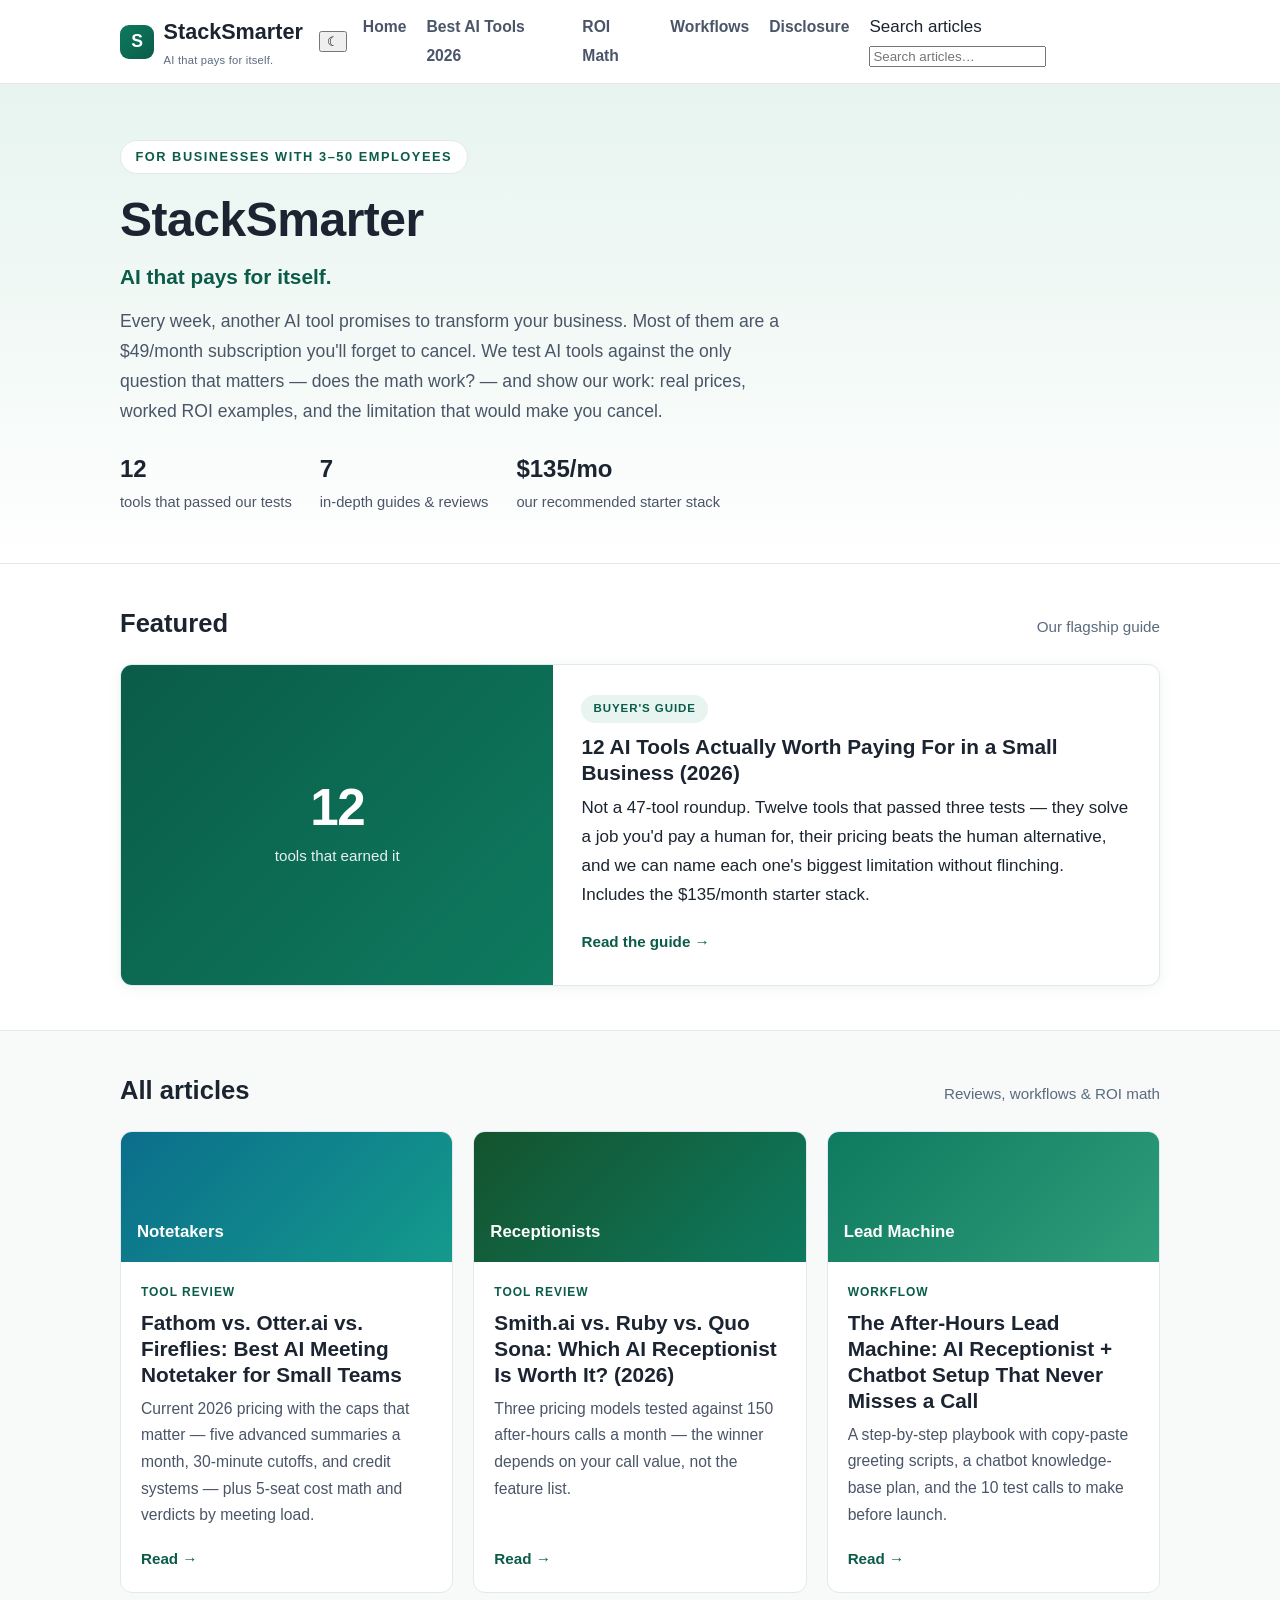
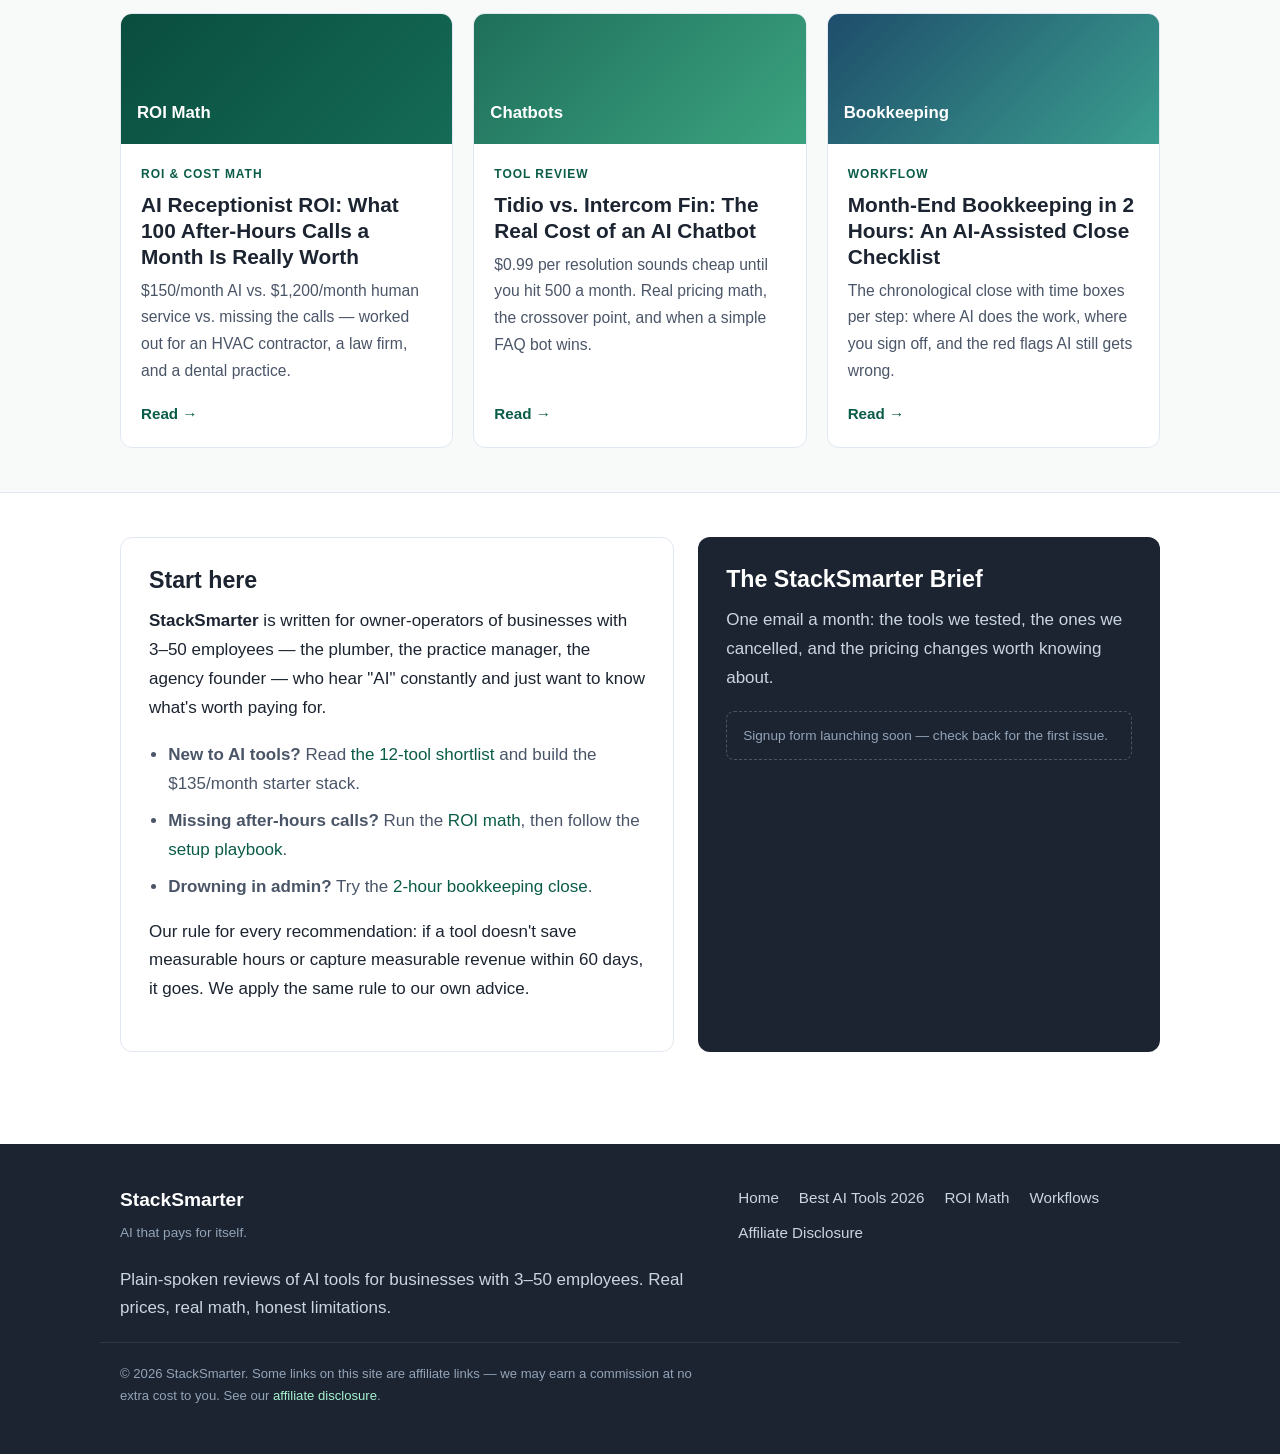
==== commit b5534b91: "Update index.html (functionality upgrade)" ====
--- a/index.html
+++ b/index.html
@@ -3,6 +3,17 @@
 <head>
   <meta charset="UTF-8">
   <meta name="viewport" content="width=device-width, initial-scale=1.0">
+  <meta name="color-scheme" content="light dark">
+  <script>
+    /* Set theme before first paint; defaults to OS preference. */
+    (function () {
+      try {
+        var t = localStorage.getItem("ss-theme");
+        if (!t) t = window.matchMedia("(prefers-color-scheme: dark)").matches ? "dark" : "light";
+        document.documentElement.setAttribute("data-theme", t);
+      } catch (e) { /* private mode etc. -> stay light */ }
+    })();
+  </script>
   <link rel="canonical" href="https://ai-tools-small-biz.pages.dev/">
   <!-- MEDIVAVINE/JOURNEY: paste ad network script here -->
   <title>StackSmarter — AI That Pays for Itself | AI Tool Reviews for Small Business</title>
@@ -17,6 +28,9 @@
     <div class="wrap">
       <a class="brand" href="index.html"><span class="brand-mark">S</span><span>StackSmarter<small>AI that pays for itself.</small></span></a>
       <button class="nav-toggle" aria-label="Toggle navigation" aria-expanded="false">☰</button>
+      <button class="theme-toggle" type="button" aria-label="Toggle dark mode" title="Toggle dark mode">
+        <span class="theme-icon" aria-hidden="true">☾</span>
+      </button>
       <nav class="main-nav" aria-label="Main navigation">
         <ul>
           <li><a href="index.html">Home</a></li>
@@ -24,6 +38,11 @@
           <li><a href="articles/ai-receptionist-roi-100-calls.html">ROI Math</a></li>
           <li><a href="articles/after-hours-lead-machine.html">Workflows</a></li>
           <li><a href="disclosure.html">Disclosure</a></li>
+          <li class="nav-search"><form class="site-search" role="search" aria-label="Site search">
+            <label class="visually-hidden" for="site-search-input">Search articles</label>
+            <input id="site-search-input" type="search" name="q" placeholder="Search articles…" autocomplete="off" aria-expanded="false" aria-controls="site-search-results">
+            <ul id="site-search-results" class="search-results" hidden></ul>
+          </form></li>
         </ul>
       </nav>
     </div>
@@ -174,16 +193,6 @@
       <p>© 2026 StackSmarter. Some links on this site are affiliate links — we may earn a commission at no extra cost to you. See our <a href="disclosure.html">affiliate disclosure</a>.</p>
     </div>
   </footer>
-  <script>
-    (function () {
-      var btn = document.querySelector('.nav-toggle');
-      var nav = document.querySelector('.main-nav');
-      if (!btn || !nav) return;
-      btn.addEventListener('click', function () {
-        var open = nav.classList.toggle('open');
-        btn.setAttribute('aria-expanded', open ? 'true' : 'false');
-      });
-    })();
-  </script>
+  <script src="assets/site.js" defer></script>
 </body>
 </html>
--- a/styles.css
+++ b/styles.css
@@ -5,7 +5,7 @@
   --accent-soft: #e7f4ef;
   --ink: #1b2430;
   --ink-soft: #4a5568;
-  --muted: #718096;
+  --muted: #5b6b7e;
   --bg: #ffffff;
   --bg-alt: #f7faf9;
   --border: #e2e8f0;
@@ -34,6 +34,11 @@
 
 a { color: var(--accent-dark); text-decoration: none; }
 a:hover { text-decoration: underline; }
+a:focus-visible, button:focus-visible {
+  outline: 3px solid var(--accent);
+  outline-offset: 2px;
+  border-radius: 4px;
+}
 
 h1, h2, h3 { line-height: 1.25; color: var(--ink); margin: 1.6em 0 .5em; }
 h1 { font-size: 2.1rem; letter-spacing: -0.01em; margin-top: .4em; }
@@ -145,6 +150,8 @@
 .card-art.variant-3 { background: linear-gradient(135deg, #0e7a5f, #2f9e7a); }
 .card-art.variant-4 { background: linear-gradient(135deg, #0a4d3e, #146b56); }
 .card-art.variant-5 { background: linear-gradient(135deg, #1f6f5b, #3ba37f); }
+.card-art.variant-1 { background: linear-gradient(135deg, #0b6e8c, #149a8c); }
+.card-art.variant-6 { background: linear-gradient(135deg, #1e4d6b, #3b9e8f); }
 .card-body { padding: 1.25rem; display: flex; flex-direction: column; flex: 1; }
 .card-body .pillar { font-size: .75rem; font-weight: 700; letter-spacing: .08em; text-transform: uppercase; color: var(--accent-dark); margin-bottom: .45rem; }
 .card-body p.excerpt { color: var(--ink-soft); font-size: .98rem; flex: 1; }
@@ -237,6 +244,6 @@
   .main-nav a { display: block; padding: .75rem .25rem; }
   .site-header .wrap { flex-wrap: wrap; }
   .hero h1 { font-size: 2.1rem; }
-  table { font-size: .85rem; }
+  table { font-size: .85rem; display: block; overflow-x: auto; -webkit-overflow-scrolling: touch; }
   th, td { padding: .5rem .55rem; }
 }
